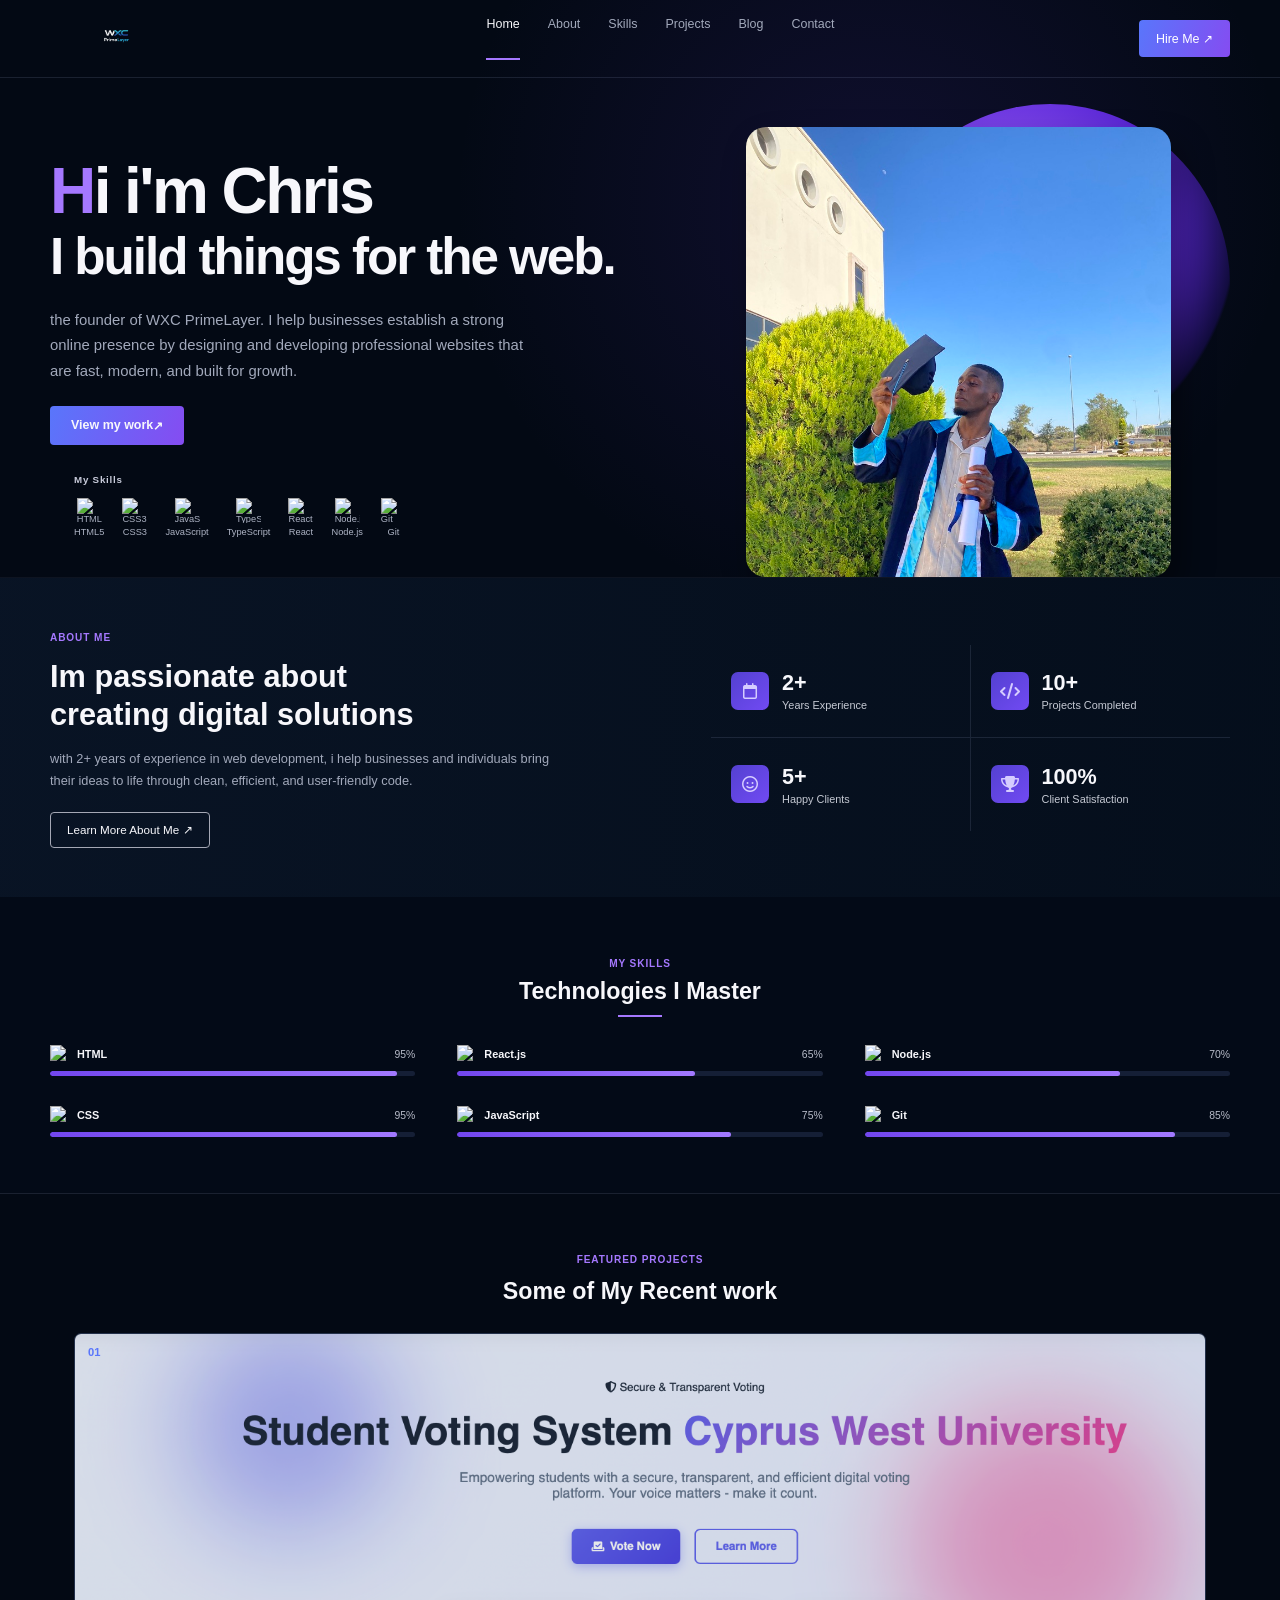
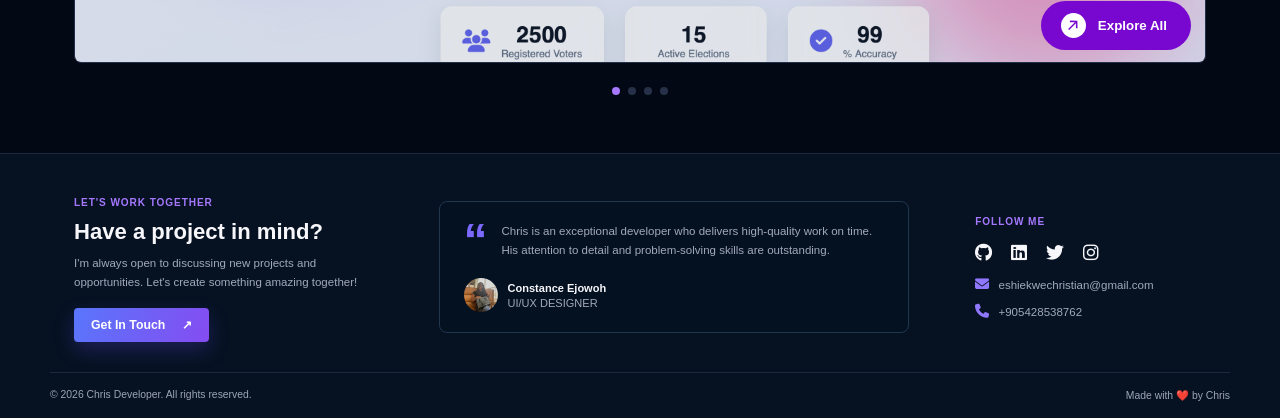
==== my portfolio/home/home.html @ b4c68f1b "Add files via upload" ====
<!DOCTYPE html>
<html lang="en">
<head>
    <meta charset="UTF-8">
    <meta name="viewport" content="width=device-width, initial-scale=1.0">
    <title>My Portfolio</title>
    <link rel="stylesheet" href="https://cdnjs.cloudflare.com/ajax/libs/font-awesome/6.7.2/css/all.min.css">
    <link rel="stylesheet" href="home.css">
    <script src="home.js" defer></script>
</head>
<body>
    <!-- STEP 1: Use a semantic header so the navigation works in every browser. -->
    <header class="home-header">
        <a class="home-brand" href="home.html">
            <img src="../images/logo.png" alt="Chris portfolio home">
        </a>
        <nav class="home-nav" id="home-nav" aria-label="Primary navigation">
            <a class="active" href="home.html">Home</a>
            <a href="../about/about.html">About</a>
            <a href="../skills/skills.html">Skills</a>
            <a href="../projects/projects.html">Projects</a>
            <a href="../blogs/blogs.html">Blog</a>
            <a href="../contact/contact.html">Contact</a>
        </nav>
        <a class="home-cta" href="../contact/contact.html">Hire Me ↗</a>
    </header>

   <section class="section1">
    <div class="leftsection">
        <h3>Hi i'm Chris </h3>
        <h4>I build things for the web. </h4>
        <span>the founder of WXC PrimeLayer. I help businesses establish a 
            strong online presence by designing and developing professional websites that are fast, modern, and built for growth.</span>
            <a href="../projects/projects.html"> View my work <span aria-hidden="true">↗</span></a>

         <section class="skills">
    <h2>My Skills</h2>

    <div class="tech-grid">

        <div class="tech-card">
            <img 
                src="https://cdn.jsdelivr.net/gh/devicons/devicon@latest/icons/html5/html5-original.svg"
                alt="HTML5"
            >
            <span>HTML5</span>
        </div>

        <div class="tech-card">
            <img 
                src="https://cdn.jsdelivr.net/gh/devicons/devicon@latest/icons/css3/css3-original.svg"
                alt="CSS3"
            >
            <span>CSS3</span>
        </div>

        <div class="tech-card">
            <img 
                src="https://cdn.jsdelivr.net/gh/devicons/devicon@latest/icons/javascript/javascript-original.svg"
                alt="JavaScript"
            >
            <span>JavaScript</span>
        </div>

        <div class="tech-card">
            <img 
                src="https://cdn.jsdelivr.net/gh/devicons/devicon@latest/icons/typescript/typescript-original.svg"
                alt="TypeScript"
            >
            <span>TypeScript</span>
        </div>

        <div class="tech-card">
            <img 
                src="https://cdn.jsdelivr.net/gh/devicons/devicon@latest/icons/react/react-original.svg"
                alt="React"
            >
            <span>React</span>
        </div>

        <div class="tech-card">
            <img 
                src="https://cdn.jsdelivr.net/gh/devicons/devicon@latest/icons/nodejs/nodejs-original.svg"
                alt="Node.js"
            >
            <span>Node.js</span>
        </div>

        <div class="tech-card">
            <img 
                src="https://cdn.jsdelivr.net/gh/devicons/devicon@latest/icons/git/git-original.svg"
                alt="Git"
            >
            <span>Git</span>
        </div>

    </div>
</section>
        </div>
        <img src="../images/mypicture.jpeg" alt="myPicture">
   </section>

   <section class="aboutMe">
    <div class="leftaboutMe">
        <span>ABOUT ME </span>
        <h5>Im passionate about creating digital solutions </h5>
        <h6>with 2+ years of experience in web development, i help businesses and individuals bring their ideas to life through clean, efficient, and user-friendly code. </h6>
        <a href="../about/about.html" class="aboutMelink">Learn More About Me <span aria-hidden="true">↗</span></a>
    </div>
    
        <div class="stats-grid">
            <div class="stat-item">
                <div class="stat-icon">
                    <i class="fa-regular fa-calendar"></i>
                </div>
                <div class="stat-info">
                    <h3>2+</h3>
                    <p>Years Experience</p>
                </div>
            </div>

            <div class="stat-item">
                <div class="stat-icon">
                    <i class="fa-solid fa-code"></i>
                </div>
                <div class="stat-info">
                    <h3>10+</h3>
                    <p>Projects Completed</p>
                </div>
            </div>

            <div class="stat-item">
                <div class="stat-icon">
                    <i class="fa-regular fa-face-smile"></i>
                </div>
                <div class="stat-info">
                    <h3>5+</h3>
                    <p>Happy Clients</p>
                </div>
            </div>

            <div class="stat-item">
                <div class="stat-icon">
                    <i class="fa-solid fa-trophy"></i>
                </div>
                <div class="stat-info">
                    <h3>100%</h3>
                    <p>Client Satisfaction </p>
                </div>
            </div>
        </div>

   </section>

   <!-- skills part -->

   <section class="skills-section">
    <div class="skills-heading">
        <span>MY SKILLS</span>
        <h2>Technologies I Master</h2>
        <div class="heading-line"></div>
    </div>

    <div class="skills-container">
        <div class="skill">
            <div class="skill-top">
                <div class="skill-name">
                    <img src="  https://cdn.jsdelivr.net/gh/devicons/devicon@latest/icons/html5/html5-original.svg" alt="HTML5">
                    <span>HTML</span>
                </div>
                <span class="percentage">95%</span>
            </div>
            <div class="progress-bar">
                <div class="progress html-progress"></div>
            </div>
        </div>

        <!-- for react -->
         
          
        <div class="skill">
            <div class="skill-top">
                <div class="skill-name">
                    <img src="  https://cdn.jsdelivr.net/gh/devicons/devicon@latest/icons/react/react-original.svg" alt="React">
                    <span>React.js</span>
                </div>
                <span class="percentage">65%</span>
            </div>
            <div class="progress-bar">
                <div class="progress react-progress"></div>
            </div>
        </div>


         <!-- for node -->
          
        <div class="skill">
            <div class="skill-top">
                <div class="skill-name">
                    <img src="https://cdn.jsdelivr.net/gh/devicons/devicon@latest/icons/nodejs/nodejs-original.svg" alt="Node.js">
                    <span>Node.js</span>
                </div>
                <span class="percentage">70%</span>
            </div>
            <div class="progress-bar">
                <div class="progress node-progress"></div>
            </div>
        </div>


        <!-- for css -->
          
        <div class="skill">
            <div class="skill-top">
                <div class="skill-name">
                    <img src="https://cdn.jsdelivr.net/gh/devicons/devicon@latest/icons/css3/css3-original.svg" alt="CSS3">
                    <span>CSS</span>
                </div>
                <span class="percentage">95%</span>
            </div>
            <div class="progress-bar">
                <div class="progress css-progress"></div>
            </div>
        </div>

         <!-- JavaScript -->
        <div class="skill">
            <div class="skill-top">
                <div class="skill-name">
                    <img 
                        src="https://cdn.jsdelivr.net/gh/devicons/devicon@latest/icons/javascript/javascript-original.svg"
                        alt="JavaScript"
                    >
                    <span>JavaScript</span>
                </div>

                <span class="percentage">75%</span>
            </div>

            <div class="progress-bar">
                <div class="progress javascript-progress"></div>
            </div>
        </div>

          <!-- Git -->
        <div class="skill">
            <div class="skill-top">
                <div class="skill-name">
                    <img 
                        src="https://cdn.jsdelivr.net/gh/devicons/devicon@latest/icons/git/git-original.svg"
                        alt="Git"
                    >
                    <span>Git</span>
                </div>

                <span class="percentage">85%</span>
            </div>

            <div class="progress-bar">
                <div class="progress git-progress"></div>
            </div>
        </div>

    </div>
   </section>

   <div class="project">
    <h4> FEATURED PROJECTS </h4>
    <h2>Some of My Recent work </h2>

    <!-- STEP 1: Both slides must be siblings inside the hero. -->
        <section class="hero">
            <div class="hero-slide active">
                <div class="hero-copy">
                    <p class="eyebrow">01 </p>
                
                </div>

                <div class="hero-visual">
                    <img src="../images/1stproject.png" alt="My first project">
                </div>
                <a href="../projects/projects.html">
              <button onclick="document.location='../'" href="../projects/projects.html" class="button" style="--clr: #7808d0"> 
                    <span class="button__icon-wrapper">
                         <svg viewBox="0 0 14 15" fill="none" xmlns="http://www.w3.org/2000/svg" 
                         class="button__icon-svg" width="10" >
                          <path d="M13.376 11.552l-.264-10.44-10.44-.24.024 2.28 6.96-.048L.2 12.56l1.488 1.488 9.432-9.432-.048 6.912 2.304.024z" fill="currentColor" >
                          </path>
                         </svg> 
                         <svg viewBox="0 0 14 15" fill="none" width="10" 
                         xmlns="http://www.w3.org/2000/svg" 
                         class="button__icon-svg button__icon-svg--copy" >
                          <path d="M13.376 11.552l-.264-10.44-10.44-.24.024 2.28 6.96-.048L.2 12.56l1.488 1.488 9.432-9.432-.048 6.912 2.304.024z" fill="currentColor" >

                          </path> 
                        </svg>
                     </span> Explore All 
                    </button> </a>
            </div>

            <div class="hero-slide">
                <div class="hero-copy">
                    <p class="eyebrow">02 </p>
                
                </div>

                <div class="hero-visual">
                    <img src="../images/2ndproject.png" alt="My second project ">
                </div>
                <a href="../projects/projects.html">
                  <button href="../projects/projects.html" class="button" style="--clr: #7808d0"> 
                    <span class="button__icon-wrapper">
                         <svg viewBox="0 0 14 15" fill="none" xmlns="http://www.w3.org/2000/svg" 
                         class="button__icon-svg" width="10" >
                          <path d="M13.376 11.552l-.264-10.44-10.44-.24.024 2.28 6.96-.048L.2 12.56l1.488 1.488 9.432-9.432-.048 6.912 2.304.024z" fill="currentColor" >
                          </path>
                         </svg> 
                         <svg viewBox="0 0 14 15" fill="none" width="10" 
                         xmlns="http://www.w3.org/2000/svg" 
                         class="button__icon-svg button__icon-svg--copy" >
                          <path d="M13.376 11.552l-.264-10.44-10.44-.24.024 2.28 6.96-.048L.2 12.56l1.488 1.488 9.432-9.432-.048 6.912 2.304.024z" fill="currentColor" >

                          </path> 
                        </svg>
                     </span> Explore All 
                    </button> </a>
            </div>

            <div class="hero-slide">
                <div class="hero-copy">
                    <p class="eyebrow">03 </p>
                
                </div>

                <div class="hero-visual">
                    <img src="../images/3rdproject.png" alt="My third project ">
                </div>
                <a href="../projects/projects.html">
                <button href="../projects/projects.html" class="button" style="--clr: #7808d0"> 
                    <span class="button__icon-wrapper">
                         <svg viewBox="0 0 14 15" fill="none" xmlns="http://www.w3.org/2000/svg" 
                         class="button__icon-svg" width="10" >
                          <path d="M13.376 11.552l-.264-10.44-10.44-.24.024 2.28 6.96-.048L.2 12.56l1.488 1.488 9.432-9.432-.048 6.912 2.304.024z" fill="currentColor" >
                          </path>
                         </svg> 
                         <svg viewBox="0 0 14 15" fill="none" width="10" 
                         xmlns="http://www.w3.org/2000/svg" 
                         class="button__icon-svg button__icon-svg--copy" >
                          <path d="M13.376 11.552l-.264-10.44-10.44-.24.024 2.28 6.96-.048L.2 12.56l1.488 1.488 9.432-9.432-.048 6.912 2.304.024z" fill="currentColor" >

                          </path> 
                        </svg>
                     </span> Explore All 
                    </button> </a>
    
            </div>


            <div class="hero-slide">
                <div class="hero-copy">
                    <p class="eyebrow">04 </p>
                
                </div>

                <div class="hero-visual">
                    <img src="../images/4thproject.png" alt="My fourth project ">
                <a href="../projects/projects.html">
                <button href="../projects/projects.html" class="button" style="--clr: #7808d0"> 
                    <span class="button__icon-wrapper">
                         <svg viewBox="0 0 14 15" fill="none" xmlns="http://www.w3.org/2000/svg" 
                         class="button__icon-svg" width="10" >
                          <path d="M13.376 11.552l-.264-10.44-10.44-.24.024 2.28 6.96-.048L.2 12.56l1.488 1.488 9.432-9.432-.048 6.912 2.304.024z" fill="currentColor" >
                          </path>
                         </svg> 
                         <svg viewBox="0 0 14 15" fill="none" width="10" 
                         xmlns="http://www.w3.org/2000/svg" 
                         class="button__icon-svg button__icon-svg--copy" >
                          <path d="M13.376 11.552l-.264-10.44-10.44-.24.024 2.28 6.96-.048L.2 12.56l1.488 1.488 9.432-9.432-.048 6.912 2.304.024z" fill="currentColor" >

                          </path> 
                        </svg>
                     </span> Explore All 
                    </button> </a>
            </div>
             </section>
            <!-- STEP 2: One navigation button is used for each slide. -->
            <div class="slider-dots">
                <button class="active" type="button" aria-label="Show slide 1"></button>
                <button type="button" aria-label="Show slide 2"></button>
                 <button type="button" aria-label="Show slide 3"></button>
                  <button type="button" aria-label="Show slide 4"></button>
            </div>
       

   </div>
 
   <footer class="site-footer">
        <div class="footer-content">
            <section class="footer-contact" aria-labelledby="contact-title">
                <span class="footer-eyebrow">LET'S WORK TOGETHER</span>
                <h2 id="contact-title">Have a project in mind?</h2>
                <p>I'm always open to discussing new projects and opportunities. Let's create something amazing together!</p>
                <a class="footer-contact-link" href="../contact/contact.html">
                    Get In Touch <span aria-hidden="true">↗</span>
                </a>
            </section>

            <figure class="footer-testimonial">
                <blockquote>
                    <span class="quote-mark" aria-hidden="true">“</span>
                    <p>Chris is an exceptional developer who delivers high-quality work on time. His attention to detail and problem-solving skills are outstanding.</p>
                </blockquote>
                <figcaption>
                    <img src="../images/constance.png" alt="Constance Ejowoh">
                    <div>
                        <strong>Constance Ejowoh</strong>
                        <span>UI/UX DESIGNER</span>
                    </div>
                </figcaption>
            </figure>

            <section class="footer-socials" aria-labelledby="social-title">
                <span class="footer-eyebrow" id="social-title">FOLLOW ME</span>
                <div class="social-links" aria-label="Social media links">
                    <a href="https://www.github.com/christwurd" aria-label="GitHub"><i class="fa-brands fa-github" aria-hidden="true"></i></a>
                    <a href="https://www.linkedin.com/in/christian-eshiekwe-480a03388?utm_source=share_via&utm_content=profile&utm_medium=member_ios" aria-label="LinkedIn"><i class="fa-brands fa-linkedin" aria-hidden="true"></i></a>
                    <a href="https://x.com/wxcprimelayer?s=11" aria-label="Twitter"><i class="fa-brands fa-twitter" aria-hidden="true"></i></a>
                    <a href="https://www.instagram.com/chris_wurd" aria-label="Instagram"><i class="fa-brands fa-instagram" aria-hidden="true"></i></a>
                </div>
                <a class="footer-detail" href="mailto:eshiekwechristian.com"><i class="fa-solid fa-envelope" aria-hidden="true"></i> eshiekwechristian@gmail.com</a>
                <a class="footer-detail" href="tel:+905428538762"><i class="fa-solid fa-phone" aria-hidden="true"></i> +905428538762</a>
            </section>
        </div>

        <div class="footer-bottom">
            <p>© 2026 Chris Developer. All rights reserved.</p>
            <p>Made with <span aria-label="love">❤️</span> by Chris</p>
        </div>
   </footer>

</body>
</html>
---- my portfolio/home/home.css ----
/* STEP 1: Create the shared dark theme and reusable page spacing. */
:root {
    --page: #030914;
    --surface: #071323;
    --surface-light: #0a1728;
    --line: rgba(142, 157, 190, .16);
    --text: #f7f7fb;
    --muted: #a2a9bb;
    --purple: #7755f6;
    --purple-light: #a578ff;
    --max-width: 1180px;
}

* { box-sizing: border-box; }

html { scroll-behavior: smooth; }

body {
    margin: 0;
    color: var(--text);
    font-family: Arial, sans-serif;
    background: radial-gradient(circle at 68% 10%, rgba(85, 48, 190, .16), transparent 26rem), var(--page);
}

.home-header,
section,
.project,
.site-footer { padding-inline: max(24px, calc((100% - var(--max-width)) / 2)); }

a { color: inherit; text-decoration: none; }


/* STEP 2: Lay out the header and its navigation like the reference. */
.home-header {
    min-height: 78px;
    display: flex;
    align-items: center;
    justify-content: space-between;
    gap: 28px;
    border-bottom: 1px solid var(--line);
}

.home-header  img { 
    width: 132px;
     max-height: 38px;
      object-fit: contain;
       }

       .home-header nav {
        display: flex; gap: 28px;
       
       }
.home-header nav a {
     font-size: .78rem;
      color: var(--muted); }


       .home-brand img {
    width: 132px;
    max-height: 38px;
    object-fit: contain;
}

.home-nav {
    display: flex;
    justify-content: center;
    gap: 28px;
}



.home-nav .active {
    color: var(--text);
    border-bottom: 2px solid var(--purple-light);
    padding-bottom: 27px;
}
      

.home-cta {
      display: inline-flex;
    padding: 11px 17px;
    border-radius: 4px;
    color: #fff;
    font-size: .78rem;
 
    text-decoration: none;
    background: linear-gradient(110deg, #5976fb, #854cf1);
} 
.footer-contact-link {
    border: 0;
    border-radius: 4px;
    padding: 11px 21px;
    color: #fff;
    font: inherit;
    font-size: .77rem;
    font-weight: 700;
    background: linear-gradient(110deg, #5976fb, #854cf1);
    box-shadow: 0 8px 20px rgba(101, 73, 241, .25);
    cursor: pointer;
}


/* STEP 3: Build the split introductory hero from .section1. */
.section1 {
    position: relative;
    display: grid;
    grid-template-columns: minmax(0, 1fr) minmax(330px, .85fr);
    align-items: center;
    min-height: 500px;
    overflow: hidden;
    border-bottom: 1px solid rgba(142, 157, 190, .08);
}

.section1::before {
    position: absolute;
    top: 26px;
    right: max(24px, calc((100% - var(--max-width)) / 2));
    width: 360px;
    height: 360px;
    border-radius: 50%;
    content: "";
    background: radial-gradient(circle at 35% 35%, #a366ff, #5b28d6 51%, #120c3f 72%, transparent 73%);
}

.leftsection { z-index: 1; max-width: 585px; padding-block: 64px 28px; }
.leftsection h3, .leftsection h4 { margin: 0; font-weight: 800; letter-spacing: -.04em; }
.leftsection h3 { font-size: clamp(2.55rem, 5vw, 4.25rem); }
.leftsection h3::first-letter { color: var(--purple-light); }
.leftsection h4 { margin-top: -1px; font-size: clamp(2rem, 4vw, 3.65rem); }
.leftsection > span {
    display: block;
    max-width: 490px;
    margin-top: 22px;
    color: var(--muted);
    font-size: .93rem;
    line-height: 1.7;
}
.leftsection > a {
    display: inline-flex;
    align-items: center;
    margin-top: 22px;
    padding: 12px 21px;
    border-radius: 4px;
    font-size: .78rem;
    font-weight: 700;
    background: linear-gradient(110deg, #5976fb, #854cf1);
}

.section1 > img {
    z-index: 1;
    justify-self: center;
    align-self: end;
    width: min(100%, 425px);
    max-height: 450px;
    object-fit: cover;
    object-position: center top;
    border-radius: 20px ;
    filter: drop-shadow(10px 18px 16px rgba(0, 0, 0, .44));
}

/* STEP 4: Turn the first skills group into the compact technology row. */
.skills { margin-top: 29px; }
.skills h2 { 
    margin: 0 0 13px;
     font-size: .61rem;
      font-weight: 700;
       letter-spacing: .08em;
        color: #c8cbda; }
.tech-grid { display: flex; flex-wrap: wrap; gap: 18px; }
.tech-card { display: grid; gap: 4px; justify-items: center; color: #aeb4c5; font-size: .58rem; }
.tech-card img { width: 25px; height: 25px; }

/* STEP 5: Give the about block and stats the two-column panel layout. */
.aboutMe {
    display: grid;
    grid-template-columns: minmax(0, 1.06fr) minmax(340px, .94fr);
    gap: 76px;
    align-items: center;
    padding-block: 49px;
    background: linear-gradient(90deg, rgba(10, 22, 40, .82), rgba(5, 15, 29, .86));
}
.leftaboutMe > span, .skills-heading > span, .project > h4, .footer-eyebrow {
    color: var(--purple-light);
    font-size: .63rem;
    font-weight: 800;
    letter-spacing: .09em;
}
.leftaboutMe h5 { max-width: 420px; margin: 13px 0; font-size: clamp(1.5rem, 2.4vw, 2.2rem); line-height: 1.25; }
.leftaboutMe h6 { max-width: 500px; margin: 0; color: var(--muted); font-size: .8rem; font-weight: 400; line-height: 1.7; }
.aboutMelink {
    display: inline-block;
    margin-top: 21px;
    padding: 10px 16px;
    border: 1px solid #a5a8b5;
    border-radius: 4px;
    font-size: .73rem;
}
.stats-grid { display: grid; grid-template-columns: repeat(2, 1fr); }
.stat-item { display: flex; gap: 13px; align-items: center; min-height: 93px; padding: 16px 20px; border-bottom: 1px solid var(--line); }
.stat-item:nth-child(odd) { border-right: 1px solid var(--line); }
.stat-item:nth-child(3), .stat-item:nth-child(4) { border-bottom: 0; }
.stat-icon { display: grid; width: 38px; height: 38px; place-items: center; border-radius: 7px; color: #d5ccff; background: linear-gradient(135deg, #5441d1, #714af3); font-size: 1rem; }
.stat-info h3 { margin: 0; font-size: 1.35rem; }
.stat-info p { margin: 3px 0 0; color: #c5c9d3; font-size: .68rem; }

/* STEP 6: Arrange the existing skill bars in three equal columns. */
.skills-section { padding-block: 56px; background: #030a17; }
.skills-heading { margin-bottom: 28px; text-align: center; }
.skills-heading h2, .project > h2 { margin: 7px 0 0; font-size: 1.45rem; }
.heading-line { width: 44px; height: 2px; margin: 10px auto 0; background: var(--purple-light); }
.skills-section > .skills-container {
    display: grid;
    grid-template-columns: repeat(3, minmax(0, 1fr));
    column-gap: 42px;
    row-gap: 30px;
    width: 100%;
}
.skill { min-width: 0; }
.skill-top, .skill-name { display: flex; align-items: center; }
.skill-top { justify-content: space-between; gap: 10px; margin-bottom: 8px; font-size: .68rem; }
.skill-name { gap: 9px; font-weight: 700; }
.skill-name img { width: 18px; height: 18px; }
.percentage { color: #b9bdca; font-size: .65rem; }
.progress-bar { height: 5px; overflow: hidden; border-radius: 10px; background: #151f36; }
.progress { height: 100%; border-radius: inherit; background: linear-gradient(90deg, #7246ee, #a279ff); }
.html-progress {  width: 95%; }
    .react-progress { width: 65%; }
    .node-progress { width: 70%; }
    .css-progress { width: 95%; }
    .javascript-progress { width: 75%; }
    .git-progress { width: 85%; }

/* STEP 7: Display project slides as a three-card gallery. */
.project { 
    padding-block: 46px 52px; 
    border-top: 1px solid var(--line); }
.project > h4, .project > h2 { text-align: center; }
.project > h2 {
     margin-bottom: 28px; }
.hero {
    position: relative;
    display: block;
    width: 100%;
}
.hero-slide {
    position: relative;

    display: none;

    width: 100%;
    height: 330px;

    overflow: hidden;

    border: 1px solid #23304a;
    border-radius: 7px;

    background: #081426;
}

.hero-slide.active {
    display: block;
}
.hero-slide:nth-of-type(4) { display: none; }
.hero-copy { 
    position: absolute;
     z-index: 1;
      top: 12px;
       left: 13px; 
       font-size: .7rem;
        font-weight: 800;
     }
    
.hero-copy .eyebrow { margin: 0; 
color: #5976fb;}
.hero-visual { height: 100%; }
.hero-visual img {
     width: 100%;
      height: 100%;
       object-fit: cover;
        opacity: .9;
         transition: transform .25s ease; }
.hero-slide:hover .hero-visual img { transform: scale(1.04); }

  
.button{
     position: absolute;
      right: 14px;
       bottom: 12px;
        line-height: 1;
         text-decoration: none;
          display: inline-flex;
           border: none;
            cursor: pointer;
             align-items: center;
              gap: 0.75rem;
               background-color: var(--clr);
                color: #fff;
                 border-radius: 10rem;
                  font-weight: 600;
                   padding: 0.75rem 1.5rem;
                    padding-left: 20px;
                     white-space: nowrap;
                      overflow: hidden;
                       text-overflow: ellipsis;
                        transition: background-color 0.3s;
                     }
                      .button__icon-wrapper {
                         flex-shrink: 0;
                          width: 25px;
                           height: 25px;
                            position: relative;
                             color: var(--clr);
                              background-color: #fff;
                               border-radius: 50%;
                                display: grid;
                                 place-items: center;
                                  overflow: hidden;
                                 }
                                  .button:hover {
                                     background-color: #000;
                                     }
                                      .button:hover .button__icon-wrapper {
                                         color: #000;
                                         }
                                          .button__icon-svg--copy {
                                             position: absolute;
                                              transform: translate(-150%, 150%); 
                                            }
                                             .button:hover .button__icon-svg:first-child {
                                                 transition: transform 0.3s ease-in-out;
                                                  transform: translate(150%, -150%);
                                                 }
                                                  .button:hover .button__icon-svg--copy {
                                                     transition: transform 0.3s ease-in-out 0.1s;
                                                      transform: translate(0);
                                                     }

/* SLIDER DOTS */
.slider-dots {
    position: relative; 
    z-index: 50; 

    display: flex;
    align-items: center;
    justify-content: center;

    width: 100%; 
    height: 20px; 

    gap: 8px;

    margin-top: 14px;
}


/* Individual dots */
.slider-dots button {
    display: block; 

    width: 8px; 
    height: 8px; 

    flex: 0 0 8px; 

    padding: 0;
    margin: 0;

    border: none;
    border-radius: 50%;

    background-color: #263149;

    cursor: pointer;

    opacity: 1; 

    appearance: none;
    -webkit-appearance: none;
}


/* Active dot */
.slider-dots button.active {
    background-color: var(--purple-light);

    opacity: 1;
}


.hero p {
    color: #151f36;
}

/* STEP 8: Style the newly added contact, testimonial, and social footer. */
.site-footer { padding-top: 38px; background: #061222; border-top: 1px solid var(--line); }
.footer-content { display: grid; grid-template-columns: .92fr 1.25fr .74fr; gap: 42px; align-items: center; padding-bottom: 30px; }
.footer-contact h2 { margin: 9px 0; font-size: 1.38rem; }
.footer-contact p, .footer-testimonial p { margin: 0; color: var(--muted); font-size: .72rem; line-height: 1.65; }
.footer-contact-link { display: inline-flex; gap: 17px; margin-top: 16px; padding: 10px 17px; }
.footer-testimonial { margin: 0; padding: 20px 24px; border: 1px solid #223650; border-radius: 8px; background: rgba(3, 16, 31, .58); }
.footer-testimonial blockquote { display: flex; gap: 14px; margin: 0; }
.quote-mark { color: #7b69ff; font-size: 3rem; font-weight: 800; line-height: .8; }
.footer-testimonial figcaption { display: flex; gap: 10px; align-items: center; margin-top: 18px; font-size: .69rem; }
.footer-testimonial figcaption img { width: 34px; height: 34px; border-radius: 50%; object-fit: cover; }
.footer-testimonial figcaption div { display: grid; gap: 3px; }
.footer-testimonial figcaption span { color: var(--muted); }
.footer-socials { display: grid; justify-items: start; gap: 13px; }
.social-links { display: flex; gap: 19px; margin-top: 3px; }
.social-links a { font-size: 1.12rem; transition: color .2s ease; }
.social-links a:hover { color: var(--purple-light); }
.footer-detail { color: var(--muted); font-size: .72rem; }
.footer-detail i { width: 20px; color: #9077ff; font-size: .88rem; }
.footer-bottom { display: flex; justify-content: space-between; padding-block: 16px; border-top: 1px solid var(--line); color: #9da4b6; font-size: .65rem; }
.footer-bottom p { margin: 0; }

/* STEP 9: Collapse multi-column sections cleanly on tablets and phones. */
@media (max-width: 820px) {

    .section1, .aboutMe { grid-template-columns: 1fr; }
    .section1 { padding-top: 35px; }
    .section1::before { top: 38%; right: -90px; width: 310px; height: 310px; }     
    .aboutMe { gap: 26px; }
    .skills-section > .skills-container { 
         grid-template-columns: repeat(2, minmax(0, 1fr));
        column-gap: 30px;
        row-gap: 30px; }
    .footer-content { grid-template-columns: 1fr 1fr; }
    .footer-socials { grid-column: 1 / -1; }
}

@media (max-width: 570px) {
    /* STEP 10: Keep the complete navigation usable on small screens. */

              .home-header {
        flex-wrap: wrap;
          padding-block: 12px;
    }

    .home-nav {
        order: 3; 
             width: 100%;
              overflow-x: auto;
              margin-top: -10px;
    }
    .home-nav a .active{
       
    padding-bottom: 8px;
    }
   
    .home-brand img {
        width: 132px;
    }

    .hero-slide {
        height: 230px;
    }

    .home-nav a {
        flex: 0 0 auto;
       padding: 0;
    }

    .home-cta {
            padding: 11px 17px; /* ← CHANGED */
     font-size: .78rem; 
    }
  
    .leftsection h3 { font-size: 2.45rem; }
    .leftsection h4 { font-size: 2rem; }
 .skills-section {
        padding-block: 45px;
    }

    .skills-section > .skills-container {
        grid-template-columns: 1fr;
        row-gap: 28px;
        width: 100%;
    }

    .skill {
        width: 100%;
        min-width: 0;
    }

    .skill-top {
        width: 100%;
    }

    .progress-bar {
        width: 100%;
    }
    .stat-item:nth-child(odd) { border-right: 0; }
    .stat-item:nth-child(3) { border-bottom: 1px solid var(--line); }
    .hero-slide { min-height: 220px; }
    .hero-slide:nth-of-type(n + 3) { display: none; }
    .footer-socials { grid-column: auto; }
    .footer-bottom { gap: 8px; flex-direction: column; }

    .home-nav {
    scrollbar-width: none;
}


}









.hero {
    display: block;
}

.hero-slide {
    display: none;
    height: 330px;
}

.hero-slide.active {
    display: block;
}

.hero-visual,
.hero-visual img {
    height: 100%;
}

.slider-dots {
    display: flex;
    justify-content: center;
    gap: 8px;
    margin-top: 18px;
}


 
    @media (max-width: 820px) {

    .home-header {
        flex-wrap: wrap; 
        padding-block: 12px;
    }

    .home-nav {
        order: 3; 
        width: 100%; 
        overflow-x: auto;

        display: flex; 
        justify-content: flex-start; /* ← CHANGED */
        gap: 28px; /* ← CHANGED */

        padding-top: 12px; /* ← ADDED */

        scrollbar-width: none;
    }

    .home-nav::-webkit-scrollbar {
        display: none;
    }

    .home-nav a {
        white-space: nowrap; 
    }

    .home-nav a.active {
        color: #fff;
        padding-bottom: 8px; /* ← CHANGED */
    }

}






/* STEP 11: Shared inner-page components used by every linked page. */
.page-main { min-height: calc(100vh - 78px); padding-block: 72px; }
.page-intro { max-width: 690px; margin-bottom: 42px; }
.page-intro .kicker { color: var(--purple-light); font-size: .68rem; font-weight: 800; letter-spacing: .1em; }
.page-intro h1 { margin: 12px 0; font-size: clamp(2.2rem, 5vw, 4rem); letter-spacing: -.04em; }
.page-intro p { margin: 0; color: var(--muted); line-height: 1.7; }
.content-grid { display: grid; grid-template-columns: repeat(3, 1fr); gap: 20px; }
.content-card { padding: 24px; border: 1px solid #22314c; border-radius: 8px; background: linear-gradient(145deg, rgba(15, 31, 55, .9), rgba(5, 16, 30, .9)); }
.content-card h2 { margin: 0 0 10px; font-size: 1.15rem; }
.content-card p { margin: 0; color: var(--muted); font-size: .87rem; line-height: 1.7; }
.content-card .card-icon { display: grid; width: 42px; height: 42px; margin-bottom: 17px; place-items: center; border-radius: 7px; color: #ded9ff; background: linear-gradient(135deg, #4d42c3, #8753f6); }
.tag-list { display: flex; flex-wrap: wrap; gap: 8px; margin-top: 17px; }
.tag { padding: 5px 9px; border-radius: 99px; color: #cfc7ff; font-size: .68rem; background: rgba(120, 84, 246, .16); }
.page-button { display: inline-flex; margin-top: 22px; padding: 11px 17px; border-radius: 4px; color: #fff; font-size: .78rem; font-weight: 700; background: linear-gradient(110deg, #5976fb, #854cf1); }
.page-footer { padding: 20px max(24px, calc((100% - var(--max-width)) / 2)); border-top: 1px solid var(--line); color: var(--muted); font-size: .72rem; }
@media (max-width: 700px) { .page-main { padding-block: 50px; }.content-grid { grid-template-columns: 1fr; } }





@media (max-width: 570px) {
   
    .home-header {
        padding-top: 11px;
        padding-bottom: 11px;
    }
    
    

}
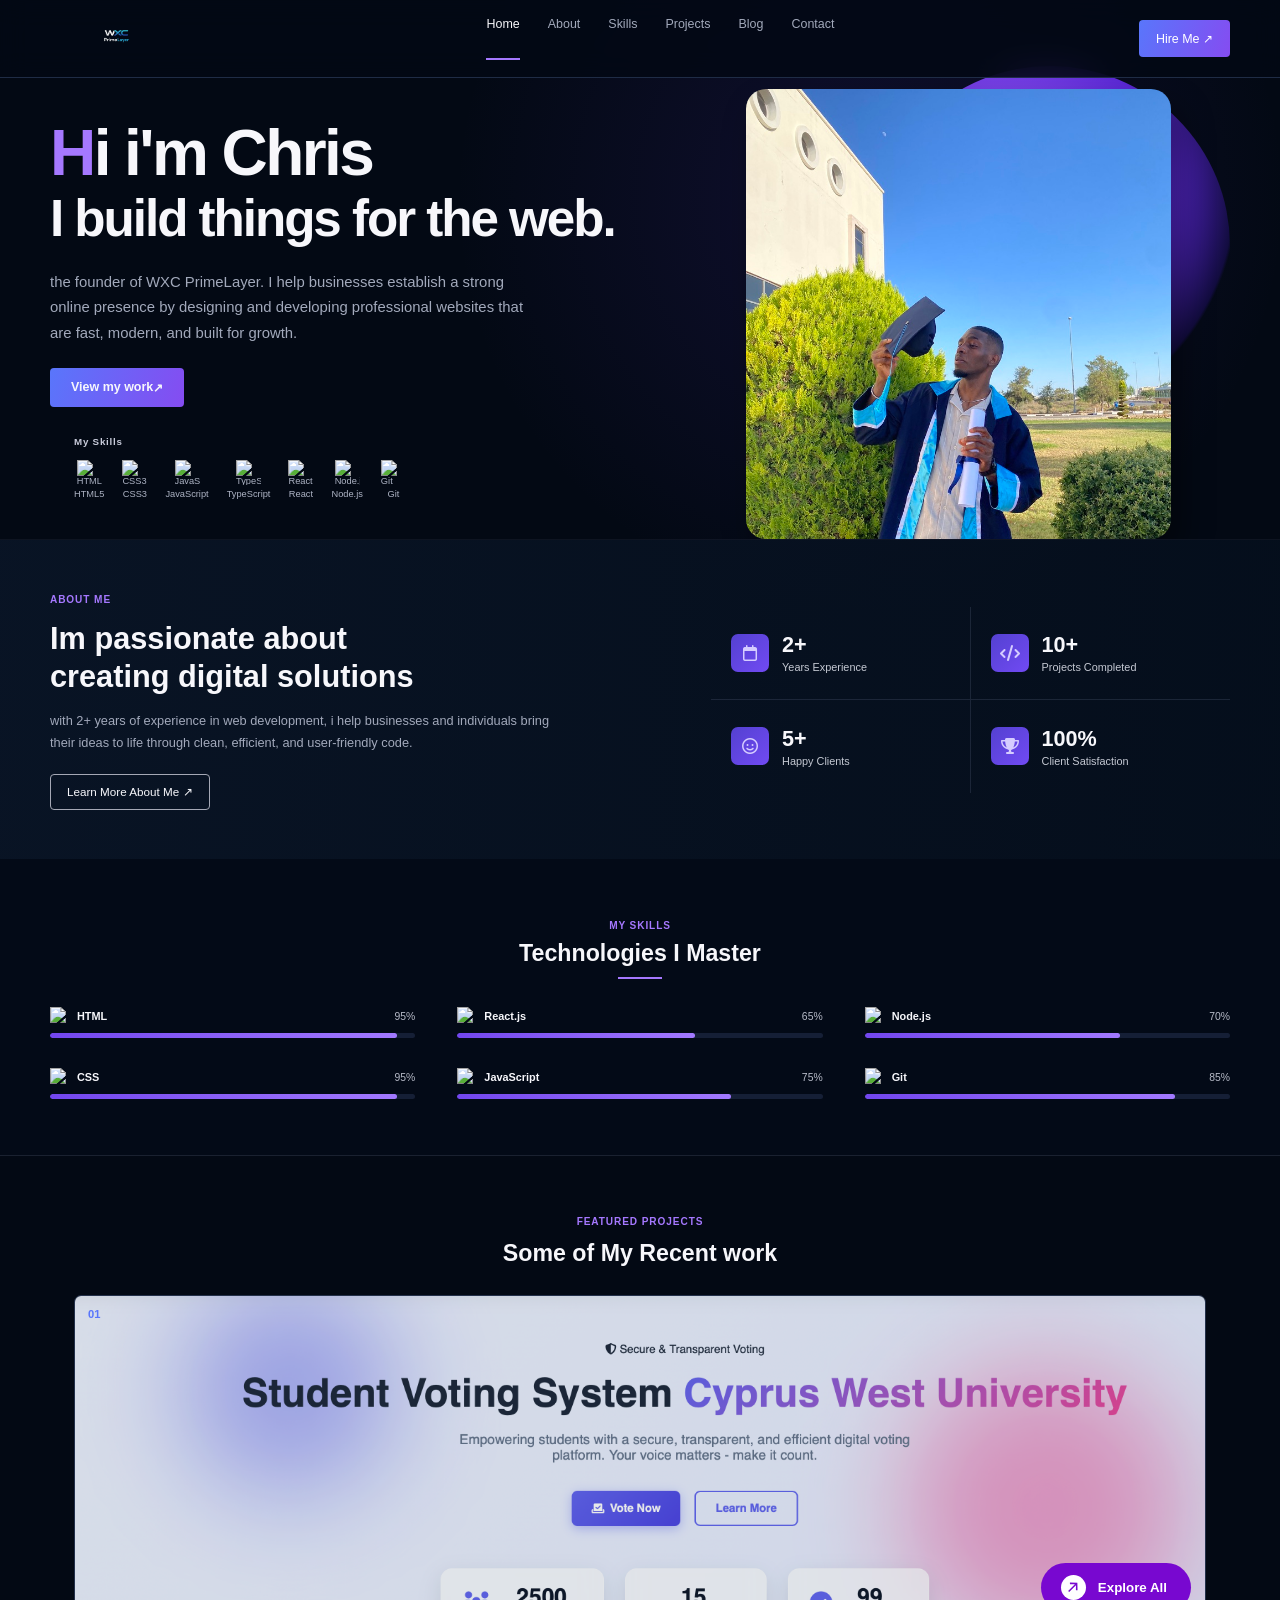
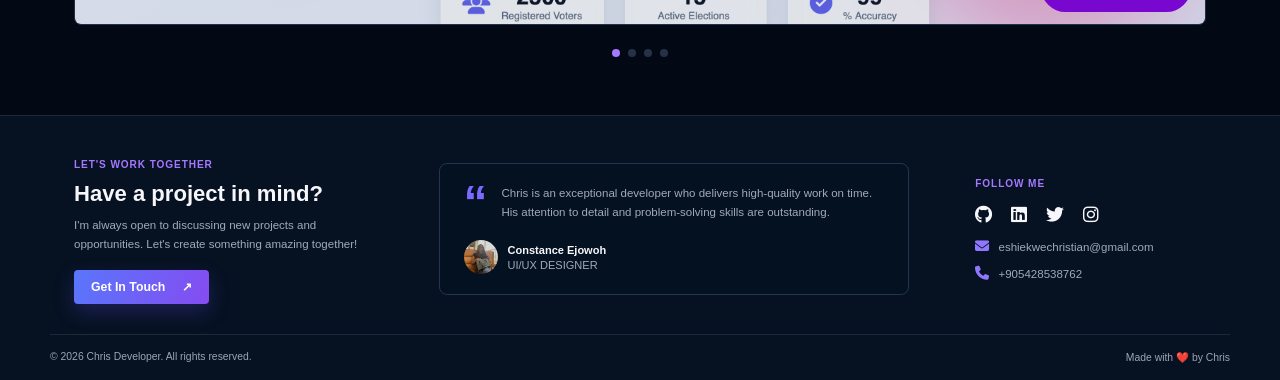
==== commit 0d0ae872: "added this files" ====
--- a/my portfolio/home/home.html
+++ b/my portfolio/home/home.html
@@ -9,6 +9,7 @@
     <script src="home.js" defer></script>
 </head>
 <body>
+    <div class="scroll-progress"></div>
     <!-- STEP 1: Use a semantic header so the navigation works in every browser. -->
     <header class="home-header">
         <a class="home-brand" href="home.html">
@@ -26,17 +27,17 @@
     </header>
 
    <section class="section1">
-    <div class="leftsection">
+    <div class="leftsection scroll-reveal">
         <h3>Hi i'm Chris </h3>
         <h4>I build things for the web. </h4>
         <span>the founder of WXC PrimeLayer. I help businesses establish a 
             strong online presence by designing and developing professional websites that are fast, modern, and built for growth.</span>
-            <a href="../projects/projects.html"> View my work <span aria-hidden="true">↗</span></a>
-
-         <section class="skills">
+            <a href="../projects/projects.html" scroll-reveal> View my work <span aria-hidden="true">↗</span></a>
+
+         <section class="skills scroll-reveal">
     <h2>My Skills</h2>
 
-    <div class="tech-grid">
+    <div class="tech-grid ">
 
         <div class="tech-card">
             <img 
@@ -100,7 +101,7 @@
         <img src="../images/mypicture.jpeg" alt="myPicture">
    </section>
 
-   <section class="aboutMe">
+   <section class="aboutMe scroll-reveal">
     <div class="leftaboutMe">
         <span>ABOUT ME </span>
         <h5>Im passionate about creating digital solutions </h5>
@@ -108,7 +109,7 @@
         <a href="../about/about.html" class="aboutMelink">Learn More About Me <span aria-hidden="true">↗</span></a>
     </div>
     
-        <div class="stats-grid">
+        <div class="stats-grid scroll-reveal">
             <div class="stat-item">
                 <div class="stat-icon">
                     <i class="fa-regular fa-calendar"></i>
@@ -154,7 +155,7 @@
 
    <!-- skills part -->
 
-   <section class="skills-section">
+   <section class="skills-section scroll-reveal">
     <div class="skills-heading">
         <span>MY SKILLS</span>
         <h2>Technologies I Master</h2>
@@ -264,7 +265,7 @@
     </div>
    </section>
 
-   <div class="project">
+   <div class="project scroll-reveal">
     <h4> FEATURED PROJECTS </h4>
     <h2>Some of My Recent work </h2>
 
@@ -394,7 +395,7 @@
 
    </div>
  
-   <footer class="site-footer">
+   <footer class="site-footer scroll-reveal">
         <div class="footer-content">
             <section class="footer-contact" aria-labelledby="contact-title">
                 <span class="footer-eyebrow">LET'S WORK TOGETHER</span>
--- a/my portfolio/home/home.css
+++ b/my portfolio/home/home.css
@@ -38,6 +38,46 @@
     justify-content: space-between;
     gap: 28px;
     border-bottom: 1px solid var(--line);
+    position: fixed;
+    top: 0;
+    left: 0;
+    width: 100%;
+
+    z-index: 999;
+     background: rgba(3, 9, 20, 0.85);
+
+    border-bottom: 1px solid rgba(39, 54, 83, 0.8);
+
+     backdrop-filter: blur(14px);
+    -webkit-backdrop-filter: blur(14px);
+    
+    
+    
+
+    /* .home-header {
+    position: fixed;
+    top: 0;
+    left: 0;
+
+    width: 100%;
+
+    z-index: 9999;
+
+    display: grid;
+    grid-template-columns: auto 1fr auto;
+    align-items: center;
+
+    gap: 28px;
+
+    padding: 18px max(24px, calc((100% - var(--max)) / 2));
+
+    background: rgba(3, 9, 20, 0.85);
+
+    backdrop-filter: blur(14px);
+    -webkit-backdrop-filter: blur(14px);
+
+    border-bottom: 1px solid rgba(39, 54, 83, 0.8);
+} */
 }
 
 .home-header  img { 
@@ -109,6 +149,7 @@
     min-height: 500px;
     overflow: hidden;
     border-bottom: 1px solid rgba(142, 157, 190, .08);
+    margin-top: 40px;
 }
 
 .section1::before {
@@ -392,14 +433,52 @@
     color: #151f36;
 }
 
+.scroll-reveal {
+    opacity: 0;
+    transform: translateY(40px);
+    transition:
+        opacity 0.8s ease,
+        transform 0.8s ease;
+}
+
+.scroll-reveal.show {
+    opacity: 1;
+    transform: translateY(0);
+}
+
+.scroll-progress {
+    position: fixed;
+    top: 0;
+    left: 0;
+
+    width: 0%;
+    height: 3px;
+
+    background: linear-gradient(
+        90deg,
+        #5976fb,
+        #a578ff
+    );
+
+    z-index: 9999;
+
+    box-shadow: 0 0 10px rgba(165, 120, 255, 0.7);
+}
+
 /* STEP 8: Style the newly added contact, testimonial, and social footer. */
 .site-footer { padding-top: 38px; background: #061222; border-top: 1px solid var(--line); }
 .footer-content { display: grid; grid-template-columns: .92fr 1.25fr .74fr; gap: 42px; align-items: center; padding-bottom: 30px; }
 .footer-contact h2 { margin: 9px 0; font-size: 1.38rem; }
 .footer-contact p, .footer-testimonial p { margin: 0; color: var(--muted); font-size: .72rem; line-height: 1.65; }
 .footer-contact-link { display: inline-flex; gap: 17px; margin-top: 16px; padding: 10px 17px; }
-.footer-testimonial { margin: 0; padding: 20px 24px; border: 1px solid #223650; border-radius: 8px; background: rgba(3, 16, 31, .58); }
-.footer-testimonial blockquote { display: flex; gap: 14px; margin: 0; }
+.footer-testimonial { margin: 0;
+     padding: 20px 24px;
+      border: 1px solid #223650;
+       border-radius: 8px;
+        background: rgba(3, 16, 31, .58); }
+.footer-testimonial blockquote { display: flex; 
+    gap: 14px;
+     margin: 0; }
 .quote-mark { color: #7b69ff; font-size: 3rem; font-weight: 800; line-height: .8; }
 .footer-testimonial figcaption { display: flex; gap: 10px; align-items: center; margin-top: 18px; font-size: .69rem; }
 .footer-testimonial figcaption img { width: 34px; height: 34px; border-radius: 50%; object-fit: cover; }
@@ -435,6 +514,32 @@
               .home-header {
         flex-wrap: wrap;
           padding-block: 12px;
+          
+
+          .home-header {
+    position: fixed;
+    top: 0;
+    left: 0;
+
+    width: 100%;
+
+    z-index: 9999;
+
+    display: grid;
+    grid-template-columns: auto 1fr auto;
+    align-items: center;
+
+    gap: 28px;
+
+    padding: 18px max(24px, calc((100% - var(--max)) / 2));
+
+    background: rgba(3, 9, 20, 0.85);
+
+    backdrop-filter: blur(14px);
+    -webkit-backdrop-filter: blur(14px);
+
+    border-bottom: 1px solid rgba(39, 54, 83, 0.8);
+}
     }
 
     .home-nav {
@@ -502,6 +607,10 @@
 }
 
 
+.footer-content{
+display: flex;
+flex-direction: column;
+}
 }
 
 
